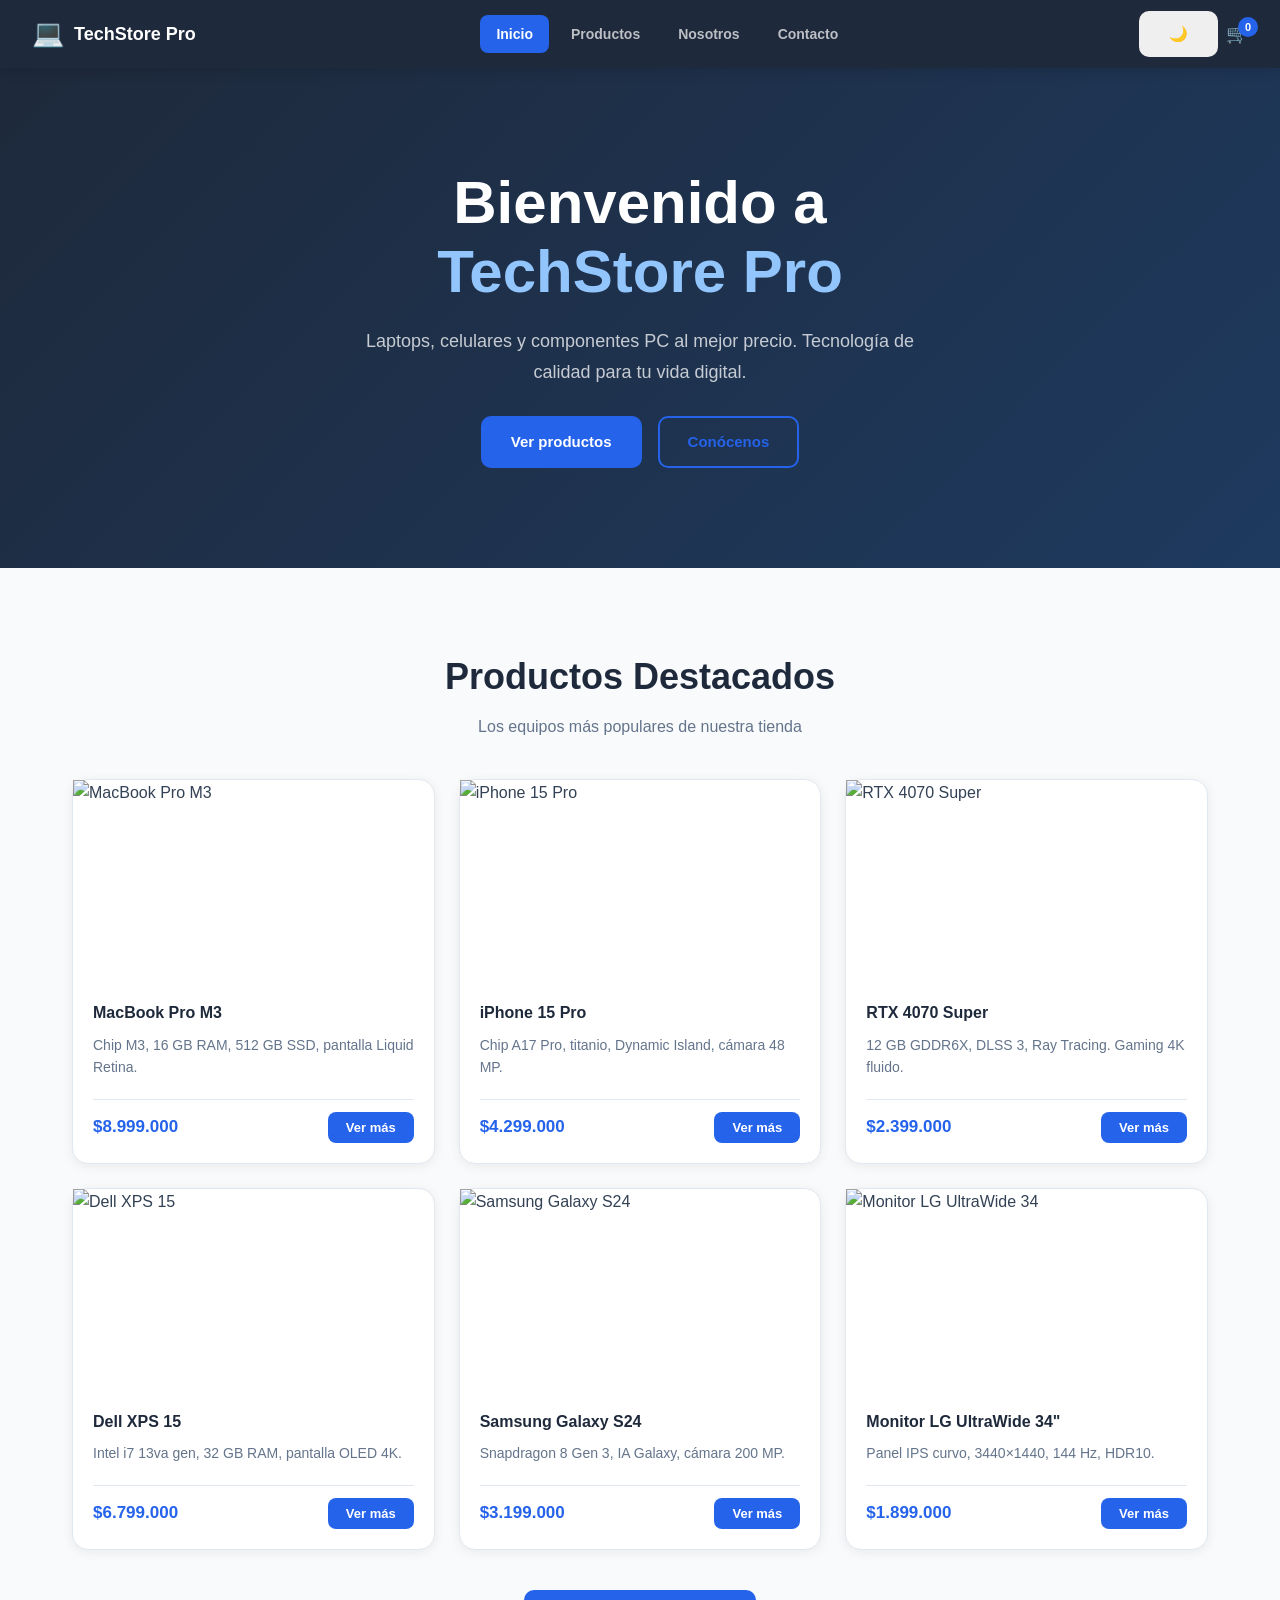
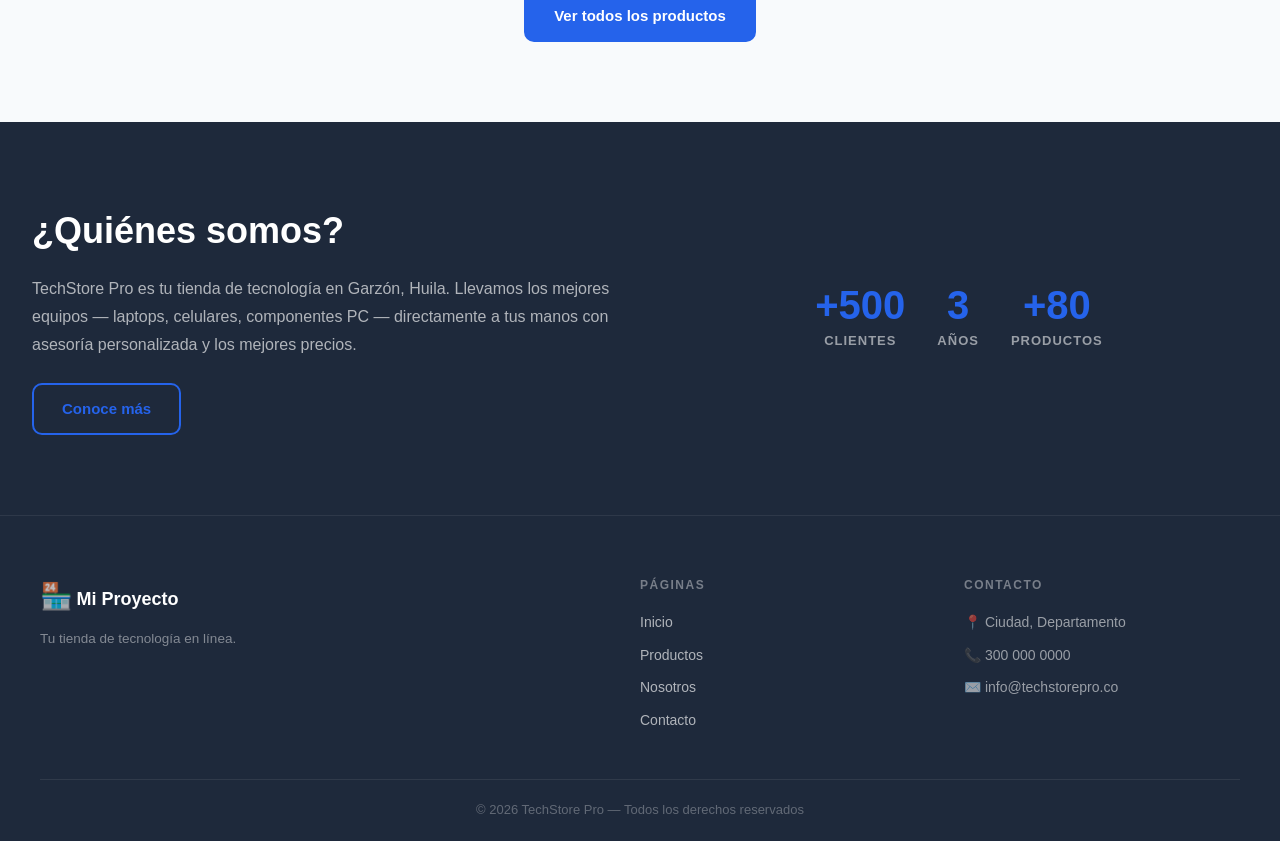
==== index.html @ 285c1729 "solucion del error" ====
<!DOCTYPE html>
<html lang="es">
<head>
  <meta charset="UTF-8">
  <meta name="viewport" content="width=device-width, initial-scale=1.0">
  <!--
    ✏️ PERSONALIZA: Cambia el título por el nombre de tu proyecto
    Ejemplo: "Tienda La Cosecha | Inicio" o "Studio Foto Lima | Inicio"
  -->
  <title>TechStore Pro | Inicio</title>
  <link rel="stylesheet" href="css/styles.css">
</head>
<body>
    <!-- BARRA SCROLL — S06: div vacío, el CSS lo posiciona y el JS le da el ancho -->
    <div class="barra-scroll" id="barra-scroll"></div>
  <!-- ============================================================
       HEADER — Copia este bloque IGUAL en todas las páginas
       Solo cambia el class="activo" al enlace de la página actual
       ============================================================ -->
  <header class="header">
    <div class="header-logo">
      <!--
        ✏️ Opción A: Logo con imagen
        <img src="img/logo.png" alt="Logo mi proyecto" class="logo-img">
        ✏️ Opción B: Solo texto (más fácil para empezar)
      -->
      <span class="logo-icono">💻</span>
      <span class="logo-texto">TechStore Pro</span>
    </div>

    <!-- Botón hamburguesa — JavaScript lo activará en la próxima sesión -->
    <button id="menu-toggle" class="menu-toggle" aria-label="Abrir menú" aria-expanded="false">
      <span></span>
      <span></span>
      <span></span>
    </button>

    <nav id="nav-menu" class="nav-menu">
      <!-- class="activo" va en el enlace de la página actual -->
      <a href="index.html" class="activo">Inicio</a>
      <!--
        ✏️ Ajusta los nombres según tu proyecto:
        - Tienda: "Productos", "Ofertas"
        - Servicios: "Servicios", "Portafolio"
        - Educación: "Cursos", "Instructores"
        - Restaurante: "Menú", "Reservas"
      -->
      <a href="productos.html">Productos</a>
      <a href="nosotros.html">Nosotros</a>
      <a href="contacto.html">Contacto</a>
    </nav>
    <div class="header-acciones">
      <button id="btn-tema" class="btn tema" aria-label="cambiar tema">🌙</button>
      <div class="carrito-badge-contenedor">
        <span>🛒</span>
        <span class="carrito-badge" id="carrito-badge">0</span>
      </div>
    </div>
  </header>

  <!-- ============================================================
       MAIN — Contenido único de esta página
       ============================================================ -->
  <main>

    
    <!-- --------------------------------------------------------
         HERO — Sección principal de bienvenida
         -------------------------------------------------------- -->
    <section class="hero" id="hero">
      <div class="hero-contenido">
        <!--
          ✏️ Personaliza: Título llamativo de tu negocio o proyecto
        -->
        <h1>Bienvenido a<br><span class="hero-destacado">TechStore Pro</span></h1>
        <p>Laptops, celulares y componentes PC al mejor precio. Tecnología de calidad para tu vida digital.</p>
        <div class="hero-acciones">
          <a href="productos.html" class="btn btn-primario">Ver productos</a>
          <a href="nosotros.html" class="btn btn-secundario">Conócenos</a>
        </div>
      </div>
      <!--
        ✏️ Opción: Agrega una imagen hero
        <img src="img/hero.jpg" alt="Hero" class="hero-imagen">
      -->
    </section>

    <!-- --------------------------------------------------------
         DESTACADOS — Grid de tarjetas (productos/servicios/cursos)
         El id="grid-tarjetas" lo usará JavaScript para cargar
         tarjetas dinámicamente desde un array de datos
         -------------------------------------------------------- -->
    <section class="seccion-tarjetas" id="destacados">
      <div class="seccion-header">
        <h2>Productos Destacados</h2>
        <p>Los equipos más populares de nuestra tienda</p>
      </div>

      <div class="grid-tarjetas" id="grid-tarjetas">

        <article class="tarjeta" data-id="1">
          <img src="https://images.unsplash.com/photo-1517336714731-489689fd1ca8?w=400&h=250&fit=crop&q=80"
               alt="MacBook Pro M3"
               class="tarjeta-img">
          <div class="tarjeta-info">
            <h3 class="tarjeta-nombre">MacBook Pro M3</h3>
            <p class="tarjeta-desc">Potencia profesional con chip M3. 16 GB RAM, 512 GB SSD. Ideal para desarrollo y diseño.</p>
            <div class="tarjeta-pie">
              <span class="tarjeta-precio">$8.999.000</span>
              <button class="btn-accion">Ver más</button>
            </div>
          </div>
        </article>

        <article class="tarjeta" data-id="2">
          <img src="https://images.unsplash.com/photo-1592750475338-74b7b21085ab?w=400&h=250&fit=crop&q=80"
               alt="iPhone 15 Pro"
               class="tarjeta-img">
          <div class="tarjeta-info">
            <h3 class="tarjeta-nombre">iPhone 15 Pro</h3>
            <p class="tarjeta-desc">Chip A17 Pro, cámara de 48 MP, Dynamic Island. El smartphone más avanzado de Apple.</p>
            <div class="tarjeta-pie">
              <span class="tarjeta-precio">$4.299.000</span>
              <button class="btn-accion">Ver más</button>
            </div>
          </div>
        </article>

        <article class="tarjeta" data-id="3">
          <img src="https://images.unsplash.com/photo-1591488320449-011701bb6704?w=400&h=250&fit=crop&q=80"
               alt="RTX 4070 Super"
               class="tarjeta-img">
          <div class="tarjeta-info">
            <h3 class="tarjeta-nombre">RTX 4070 Super</h3>
            <p class="tarjeta-desc">Tarjeta gráfica NVIDIA de última generación. 12 GB GDDR6X. Gaming 4K sin compromiso.</p>
            <div class="tarjeta-pie">
              <span class="tarjeta-precio">$2.399.000</span>
              <button class="btn-accion">Ver más</button>
            </div>
          </div>
        </article>

        <article class="tarjeta" data-id="4">
          <img src="https://images.unsplash.com/photo-1496181133206-80ce9b88a853?w=400&h=250&fit=crop&q=80"
               alt="Dell XPS 15"
               class="tarjeta-img">
          <div class="tarjeta-info">
            <h3 class="tarjeta-nombre">Dell XPS 15</h3>
            <p class="tarjeta-desc">Intel Core i7 13va gen, 32 GB RAM, pantalla OLED 4K. El laptop Windows más elegante.</p>
            <div class="tarjeta-pie">
              <span class="tarjeta-precio">$6.799.000</span>
              <button class="btn-accion">Ver más</button>
            </div>
          </div>
        </article>

        <article class="tarjeta" data-id="5">
          <img src="https://images.unsplash.com/photo-1511707171634-5f897ff02aa9?w=400&h=250&fit=crop&q=80"
               alt="Samsung Galaxy S24"
               class="tarjeta-img">
          <div class="tarjeta-info">
            <h3 class="tarjeta-nombre">Samsung Galaxy S24</h3>
            <p class="tarjeta-desc">Snapdragon 8 Gen 3, IA integrada, cámara de 200 MP. El Android más potente del año.</p>
            <div class="tarjeta-pie">
              <span class="tarjeta-precio">$3.199.000</span>
              <button class="btn-accion">Ver más</button>
            </div>
          </div>
        </article>

        <article class="tarjeta" data-id="6">
          <img src="https://images.unsplash.com/photo-1555618254-4d2b04e4b00d?w=400&h=250&fit=crop&q=80"
               alt="Monitor LG UltraWide 34"
               class="tarjeta-img">
          <div class="tarjeta-info">
            <h3 class="tarjeta-nombre">Monitor LG UltraWide 34"</h3>
            <p class="tarjeta-desc">Panel IPS curvo 34 pulgadas, resolución 3440×1440, 144 Hz. Productividad y gaming.</p>
            <div class="tarjeta-pie">
              <span class="tarjeta-precio">$1.899.000</span>
              <button class="btn-accion">Ver más</button>
            </div>
          </div>
        </article>

      </div><!-- /grid-tarjetas -->

      <div class="seccion-cta">
        <a href="productos.html" class="btn btn-primario">Ver todos los productos</a>
      </div>
    </section>

    <!-- --------------------------------------------------------
         SECCIÓN ABOUT (mini) — breve presentación
         -------------------------------------------------------- -->
    <section class="seccion-about" id="about">
      <div class="about-texto">
        <!--
          ✏️ Versión corta de "Nosotros" — 2-3 frases y un enlace
        -->
        <h2>¿Quiénes somos?</h2>
        <p>TechStore Pro es tu tienda de tecnología en Garzón, Huila. Llevamos los mejores equipos — laptops, celulares, componentes PC — directamente a tus manos con asesoría personalizada y los mejores precios.</p>
        <a href="nosotros.html" class="btn btn-secundario">Conoce más</a>
      </div>
      <div class="about-stats">
        <div class="stat">
          <span class="stat-numero">+500</span>
          <span class="stat-label">Clientes</span>
        </div>
        <div class="stat">
          <span class="stat-numero">3</span>
          <span class="stat-label">Años</span>
        </div>
        <div class="stat">
          <span class="stat-numero">+80</span>
          <span class="stat-label">Productos</span>
        </div>
      </div>
    </section>

  </main>

  <!-- ============================================================
       FOOTER — Copia este bloque IGUAL en todas las páginas
       ============================================================ -->
  <footer class="footer">
    <div class="footer-contenido">
      <div class="footer-marca">
        <span class="logo-icono">🏪</span>
        <span class="logo-texto">Mi Proyecto</span>
        <p>Tu tienda de tecnología en línea.</p>
      </div>
      <nav class="footer-nav">
        <h4>Páginas</h4>
        <a href="index.html">Inicio</a>
        <a href="productos.html">Productos</a>
        <a href="nosotros.html">Nosotros</a>
        <a href="contacto.html">Contacto</a>
      </nav>
      <div class="footer-contacto">
        <h4>Contacto</h4>
        <p>📍 Ciudad, Departamento</p>
        <p>📞 300 000 0000</p>
        <p>✉️ info@techstorepro.co</p>
      </div>
    </div>
    <div class="footer-copy">
      <p>&copy; 2026 TechStore Pro — Todos los derechos reservados</p>
    </div>
  </footer>
  <!-- MODAL PRODUCTO — S06 -->
<div class="modal-overlay" id="modal-producto">
  <div class="modal-caja">
    <button class="modal-cerrar" id="modal-cerrar">×</button>
    <div class="modal-icono" id="modal-icono">💻</div>
    <h2 class="modal-titulo" id="modal-titulo">Nombre del producto</h2>
    <p class="modal-desc" id="modal-desc">Descripción del producto</p>
    <p class="modal-precio" id="modal-precio">$0</p>
    <button class="modal-btn-carrito">🛒 Agregar al carrito</button>
  </div>
</div>

  <script src="js/main.js"></script>


</body>
</html>
---- css/styles.css ----
/* ============================================================
   VARIABLES CSS — ✏️ PERSONALIZA ESTOS COLORES
   Son los colores de tu proyecto. Cámbialos aquí y se
   actualizan en toda la página automáticamente.
   ============================================================ */
:root {
  /* ✏️ Color principal de tu marca (botones, enlaces activos, acentos) */
  --color-primario:    #2563eb;

  /* ✏️ Color secundario (hover, detalles) */
  --color-secundario:  #1d4ed8;

  /* ✏️ Color oscuro (header, footer, textos) */
  --color-oscuro:      #1e293b;

  /* ✏️ Color de fondo general de la página */
  --color-fondo:       #f8fafc;

  /* ✏️ Color de fondo de las tarjetas */
  --color-blanco:      #ffffff;

  /* ✏️ Color del texto principal */
  --color-texto:       #334155;

  /* ✏️ Color del texto secundario / descripciones */
  --color-texto-suave: #64748b;

  /* ✏️ Color del borde de tarjetas y separadores */
  --color-borde:       #e2e8f0;

  /* Radio de bordes (no es necesario cambiar) */
  --radio:             10px;
  --radio-grande:      16px;

  /* Sombra suave para tarjetas */
  --sombra:            0 2px 12px rgba(0,0,0,0.07);
  --sombra-hover:      0 8px 28px rgba(0,0,0,0.13);

  /* Altura del header (usada para el top del sticky) */
  --alto-header:       68px;
}

/* ============================================================
   RESET Y BASE
   ============================================================ */
*, *::before, *::after {
  margin: 0;
  padding: 0;
  box-sizing: border-box;
}

html { scroll-behavior: smooth; }

body {
  font-family: 'Inter', Arial, sans-serif;
  background-color: var(--color-fondo);
  color: var(--color-texto);
  line-height: 1.6;
  font-size: 16px;
}

img {
  max-width: 100%;
  display: block;
}

a {
  color: var(--color-primario);
  text-decoration: none;
  transition: color .2s;
}

a:hover { color: var(--color-secundario); }

/* ============================================================
   HEADER
   ============================================================ */
.header {
  background-color: var(--color-oscuro);
  height: var(--alto-header);
  padding: 0 32px;
  position: sticky;
  top: 0;
  z-index: 100;

  /* Flexbox: logo izquierda · hamburguesa + nav derecha */
  display: flex;
  align-items: center;
  justify-content: space-between;

  box-shadow: 0 2px 12px rgba(0,0,0,0.15);
}

/* Logo */
.header-logo {
  display: flex;
  align-items: center;
  gap: 10px;
  text-decoration: none;
}

.logo-icono { font-size: 26px; }

.logo-texto {
  font-size: 18px;
  font-weight: 800;
  color: white;
  /* ✏️ Puedes cambiar el color del texto del logo */
  white-space: nowrap;
}

/* Navegación */
.nav-menu {
  display: flex;
  gap: 6px;
  align-items: center;
}

.nav-menu a {
  color: rgba(255,255,255,0.7);
  font-size: 14px;
  font-weight: 600;
  padding: 8px 16px;
  border-radius: 8px;
  transition: all .2s;
}

.nav-menu a:hover {
  color: white;
  background: rgba(255,255,255,0.1);
}

/* Enlace activo — página actual */
.nav-menu a.activo {
  color: white;
  background: var(--color-primario);
}

/* Botón hamburguesa — visible solo en móvil */
.menu-toggle {
  display: none;       /* Se muestra en el media query de abajo */
  flex-direction: column;
  gap: 5px;
  background: none;
  border: none;
  cursor: pointer;
  padding: 8px;
  border-radius: 8px;
  transition: background .2s;
}

.menu-toggle:hover { background: rgba(255,255,255,0.1); }

.menu-toggle span {
  display: block;
  width: 24px;
  height: 2px;
  background: white;
  border-radius: 2px;
  transition: all .3s;
}

/* ============================================================
   BOTONES
   ============================================================ */
.btn {
  display: inline-block;
  padding: 12px 28px;
  border-radius: var(--radio);
  font-size: 15px;
  font-weight: 700;
  cursor: pointer;
  border: 2px solid transparent;
  transition: all .2s;
  text-align: center;
}

.btn-primario {
  background-color: var(--color-primario);
  color: white;
  border-color: var(--color-primario);
}

.btn-primario:hover {
  background-color: var(--color-secundario);
  border-color: var(--color-secundario);
  color: white;
  transform: translateY(-1px);
  box-shadow: var(--sombra-hover);
}

.btn-secundario {
  background-color: transparent;
  color: var(--color-primario);
  border-color: var(--color-primario);
}

.btn-secundario:hover {
  background-color: var(--color-primario);
  color: white;
}

/* ============================================================
   HERO
   ============================================================ */
.hero {
  /* ✏️ Cambia el gradiente por los colores de tu proyecto */
  background: linear-gradient(135deg, var(--color-oscuro) 0%, #1e3a5f 100%);
  color: white;
  padding: 100px 32px;
  min-height: 500px;

  display: flex;
  align-items: center;
  justify-content: center;
}

.hero-contenido {
  max-width: 700px;
  text-align: center;
  display: flex;
  flex-direction: column;
  align-items: center;
  gap: 20px;
}

.hero h1 {
  font-size: clamp(32px, 5vw, 60px);
  font-weight: 800;
  line-height: 1.15;
  color: white;
}

.hero-destacado {
  /* ✏️ Color del texto destacado en el hero */
  color: #93c5fd;
}

.hero p {
  font-size: 18px;
  color: rgba(255,255,255,0.75);
  max-width: 560px;
  line-height: 1.7;
}

.hero-acciones {
  display: flex;
  gap: 16px;
  flex-wrap: wrap;
  justify-content: center;
  margin-top: 8px;
}

/* ============================================================
   SECCIONES GENERALES
   ============================================================ */
.seccion-header {
  text-align: center;
  margin-bottom: 40px;
}

.seccion-header h2 {
  font-size: clamp(24px, 3vw, 36px);
  font-weight: 800;
  color: var(--color-oscuro);
  margin-bottom: 8px;
}

.seccion-header p {
  font-size: 16px;
  color: var(--color-texto-suave);
  max-width: 500px;
  margin: 0 auto;
}

.seccion-cta {
  text-align: center;
  margin-top: 40px;
}

/* ============================================================
   GRID DE TARJETAS
   ============================================================ */
.seccion-tarjetas {
  padding: 80px 32px;
  max-width: 1200px;
  margin: 0 auto;
}

.grid-tarjetas {
  display: grid;
  grid-template-columns: repeat(3, 1fr);
  gap: 24px;
}

.tarjeta {
  background: var(--color-blanco);
  border: 1px solid var(--color-borde);
  border-radius: var(--radio-grande);
  overflow: hidden;
  box-shadow: var(--sombra);
  transition: transform .25s, box-shadow .25s;
  display: flex;
  flex-direction: column;
}

.tarjeta:hover {
  transform: translateY(-5px);
  box-shadow: var(--sombra-hover);
}

.tarjeta-img {
  width: 100%;
  height: 200px;
  object-fit: cover;
}

.tarjeta-info {
  padding: 20px;
  flex: 1;
  display: flex;
  flex-direction: column;
  gap: 8px;
}

.tarjeta-nombre {
  font-size: 16px;
  font-weight: 700;
  color: var(--color-oscuro);
}

.tarjeta-desc {
  font-size: 14px;
  color: var(--color-texto-suave);
  line-height: 1.6;
  flex: 1;
}

.tarjeta-pie {
  display: flex;
  align-items: center;
  justify-content: space-between;
  margin-top: 12px;
  padding-top: 12px;
  border-top: 1px solid var(--color-borde);
}

.tarjeta-precio {
  font-size: 17px;
  font-weight: 800;
  color: var(--color-primario);
}

.btn-accion {
  background: var(--color-primario);
  color: white;
  border: none;
  padding: 8px 18px;
  border-radius: 8px;
  font-size: 13px;
  font-weight: 700;
  cursor: pointer;
  transition: background .2s, transform .2s;
}

.btn-accion:hover {
  background: var(--color-secundario);
  transform: translateY(-1px);
}

/* ============================================================
   SECCIÓN ABOUT (mini — index.html)
   ============================================================ */
.seccion-about {
  background: var(--color-oscuro);
  color: white;
  padding: 80px 32px;

  display: grid;
  grid-template-columns: 1fr 1fr;
  gap: 60px;
  align-items: center;
  max-width: 100%;
}

.about-texto h2 {
  font-size: clamp(24px, 3vw, 36px);
  font-weight: 800;
  margin-bottom: 16px;
  color: white;
}

.about-texto p {
  font-size: 16px;
  color: rgba(255,255,255,0.65);
  line-height: 1.75;
  margin-bottom: 24px;
}

.about-stats {
  display: flex;
  gap: 32px;
  justify-content: center;
  flex-wrap: wrap;
}

.stat {
  text-align: center;
  display: flex;
  flex-direction: column;
  gap: 6px;
}

.stat-numero {
  font-size: 40px;
  font-weight: 800;
  color: var(--color-primario);
  /* ✏️ Puedes cambiar el color de las estadísticas */
  line-height: 1;
}

.stat-label {
  font-size: 13px;
  color: rgba(255,255,255,0.55);
  text-transform: uppercase;
  letter-spacing: 1px;
  font-weight: 600;
}

/* ============================================================
   FOOTER
   ============================================================ */
.footer {
  background-color: var(--color-oscuro);
  color: rgba(255,255,255,0.7);
  padding: 60px 32px 0;
  border-top: 1px solid rgba(255,255,255,0.07);
}

.footer-contenido {
  max-width: 1200px;
  margin: 0 auto;
  display: grid;
  grid-template-columns: 2fr 1fr 1fr;
  gap: 48px;
  padding-bottom: 48px;
  border-bottom: 1px solid rgba(255,255,255,0.08);
}

.footer-marca .logo-texto { font-size: 18px; font-weight: 800; color: white; }
.footer-marca p { font-size: 13.5px; color: rgba(255,255,255,0.45); margin-top: 10px; line-height: 1.6; max-width: 240px; }

.footer-nav, .footer-contacto { display: flex; flex-direction: column; gap: 10px; }

.footer-nav h4, .footer-contacto h4 {
  font-size: 12px;
  font-weight: 700;
  text-transform: uppercase;
  letter-spacing: 1.5px;
  color: rgba(255,255,255,0.4);
  margin-bottom: 6px;
}

.footer-nav a {
  color: rgba(255,255,255,0.65);
  font-size: 14px;
  transition: color .2s;
}

.footer-nav a:hover { color: white; }

.footer-contacto p { font-size: 14px; color: rgba(255,255,255,0.55); }

.footer-copy {
  max-width: 1200px;
  margin: 0 auto;
  padding: 20px 0;
  text-align: center;
  font-size: 13px;
  color: rgba(255,255,255,0.3);
}

/* ============================================================
   ESTILOS PÁGINA PRODUCTOS (productos.html)
   ============================================================ */
.page-header {
  background: var(--color-oscuro);
  color: white;
  padding: 60px 32px;
  text-align: center;
}

.page-header h1 {
  font-size: clamp(28px, 4vw, 48px);
  font-weight: 800;
  margin-bottom: 12px;
}

.page-header p {
  font-size: 17px;
  color: rgba(255,255,255,0.6);
  max-width: 500px;
  margin: 0 auto;
}

.breadcrumb {
  font-size: 13px;
  color: rgba(255,255,255,0.4);
  margin-top: 16px;
}

.breadcrumb a { color: rgba(255,255,255,0.6); }
.breadcrumb a:hover { color: white; }

/* ============================================================
   ESTILOS PÁGINA NOSOTROS (nosotros.html)
   ============================================================ */
.seccion-mision {
  padding: 80px 32px;
  max-width: 1200px;
  margin: 0 auto;
  display: grid;
  grid-template-columns: 1fr 1fr;
  gap: 60px;
  align-items: center;
}

.mision-texto h2 {
  font-size: clamp(24px, 3vw, 36px);
  font-weight: 800;
  color: var(--color-oscuro);
  margin-bottom: 16px;
}

.mision-texto p {
  font-size: 15px;
  color: var(--color-texto-suave);
  line-height: 1.8;
  margin-bottom: 16px;
}

.mision-valores {
  display: flex;
  flex-direction: column;
  gap: 16px;
}

.valor {
  background: var(--color-blanco);
  border: 1px solid var(--color-borde);
  border-left: 4px solid var(--color-primario);
  border-radius: 0 var(--radio) var(--radio) 0;
  padding: 16px 20px;
}

.valor h3 { font-size: 15px; font-weight: 700; color: var(--color-oscuro); margin-bottom: 4px; }
.valor p  { font-size: 13.5px; color: var(--color-texto-suave); }

/* Grid del equipo */
.seccion-equipo {
  background: var(--color-fondo);
  padding: 80px 32px;
  text-align: center;
  border-top: 1px solid var(--color-borde);
}

.grid-equipo {
  display: grid;
  grid-template-columns: repeat(3, 1fr);
  gap: 28px;
  max-width: 900px;
  margin: 40px auto 0;
}

.miembro {
  background: var(--color-blanco);
  border: 1px solid var(--color-borde);
  border-radius: var(--radio-grande);
  padding: 28px 20px;
  box-shadow: var(--sombra);
  text-align: center;
  display: flex;
  flex-direction: column;
  align-items: center;
  gap: 10px;
}

.miembro-avatar {
  width: 80px;
  height: 80px;
  border-radius: 50%;
  object-fit: cover;
  border: 3px solid var(--color-primario);
}

.miembro-avatar-placeholder {
  width: 80px;
  height: 80px;
  border-radius: 50%;
  background: linear-gradient(135deg, var(--color-primario), var(--color-secundario));
  display: flex;
  align-items: center;
  justify-content: center;
  font-size: 28px;
  color: white;
}

.miembro h3 { font-size: 16px; font-weight: 700; color: var(--color-oscuro); }
.miembro .cargo { font-size: 13px; color: var(--color-primario); font-weight: 600; }
.miembro p { font-size: 13.5px; color: var(--color-texto-suave); line-height: 1.6; }

/* ============================================================
   ESTILOS PÁGINA CONTACTO (contacto.html)
   ============================================================ */
.seccion-contacto {
  padding: 80px 32px;
  max-width: 1200px;
  margin: 0 auto;
  display: grid;
  grid-template-columns: 2fr 1fr;
  gap: 48px;
  align-items: start;
}

.form-contacto {
  background: var(--color-blanco);
  border: 1px solid var(--color-borde);
  border-radius: var(--radio-grande);
  padding: 36px;
  box-shadow: var(--sombra);
  display: flex;
  flex-direction: column;
  gap: 20px;
}

.form-contacto h2 {
  font-size: 26px;
  font-weight: 800;
  color: var(--color-oscuro);
  margin-bottom: 4px;
}

.form-contacto > p {
  font-size: 14px;
  color: var(--color-texto-suave);
  margin-bottom: 8px;
}

/* Campos del formulario */
.campo {
  display: flex;
  flex-direction: column;
  gap: 6px;
}

.campo label {
  font-size: 14px;
  font-weight: 600;
  color: var(--color-oscuro);
}

.campo input,
.campo textarea,
.campo select {
  padding: 12px 16px;
  border: 1px solid var(--color-borde);
  border-radius: var(--radio);
  font-size: 15px;
  font-family: inherit;
  color: var(--color-texto);
  background: var(--color-fondo);
  transition: border-color .2s, box-shadow .2s;
  outline: none;
}

.campo input:focus,
.campo textarea:focus,
.campo select:focus {
  border-color: var(--color-primario);
  box-shadow: 0 0 0 3px rgba(37,99,235,0.12);
  background: white;
}

/* Estado de error — JavaScript agrega esta clase */
.campo.tiene-error input,
.campo.tiene-error textarea {
  border-color: #ef4444;
  box-shadow: 0 0 0 3px rgba(239,68,68,0.1);
}

/* Mensaje de error — JavaScript escribe el texto aquí */
.campo .error {
  font-size: 12px;
  color: #ef4444;
  font-weight: 600;
  min-height: 16px;
}

.campo textarea { resize: vertical; min-height: 120px; }

.btn-enviar {
  background: var(--color-primario);
  color: white;
  border: none;
  padding: 14px 32px;
  border-radius: var(--radio);
  font-size: 16px;
  font-weight: 700;
  cursor: pointer;
  transition: background .2s, transform .2s;
  align-self: flex-start;
}

.btn-enviar:hover {
  background: var(--color-secundario);
  transform: translateY(-1px);
}

/* Columna de datos de contacto */
.datos-contacto {
  display: flex;
  flex-direction: column;
  gap: 16px;
}

.dato-item {
  background: var(--color-blanco);
  border: 1px solid var(--color-borde);
  border-radius: var(--radio);
  padding: 20px;
  display: flex;
  align-items: flex-start;
  gap: 14px;
  box-shadow: var(--sombra);
}

.dato-icono {
  font-size: 22px;
  flex-shrink: 0;
  margin-top: 2px;
}

.dato-item h4 { font-size: 14px; font-weight: 700; color: var(--color-oscuro); margin-bottom: 4px; }
.dato-item p  { font-size: 13.5px; color: var(--color-texto-suave); line-height: 1.5; }

/* ============================================================
   RESPONSIVE — TABLET (768px)
   ============================================================ */
@media (max-width: 768px) {

  /* Header: mostrar botón hamburguesa, ocultar nav */
  .menu-toggle { display: flex; }

  .nav-menu {
    display: none;
    position: absolute;
    top: var(--alto-header);
    left: 0; right: 0;
    background: var(--color-oscuro);
    flex-direction: column;
    padding: 16px;
    gap: 4px;
    border-top: 1px solid rgba(255,255,255,0.08);
    box-shadow: 0 8px 24px rgba(0,0,0,0.2);
  }

  /* JavaScript agrega .open al nav-menu */
  .nav-menu.open { display: flex; }

  .nav-menu a { padding: 12px 16px; border-radius: 8px; }

  /* Grid tarjetas: 3 → 2 columnas */
  .grid-tarjetas { grid-template-columns: repeat(2, 1fr); }

  /* About: 2 → 1 columna */
  .seccion-about { grid-template-columns: 1fr; gap: 40px; padding: 60px 24px; }

  /* Footer: 3 → 1 columna */
  .footer-contenido { grid-template-columns: 1fr; gap: 32px; }

  /* Nosotros misión: 2 → 1 columna */
  .seccion-mision { grid-template-columns: 1fr; gap: 40px; padding: 60px 24px; }

  /* Equipo: 3 → 2 columnas */
  .grid-equipo { grid-template-columns: repeat(2, 1fr); }

  /* Contacto: 2 → 1 columna */
  .seccion-contacto { grid-template-columns: 1fr; padding: 60px 24px; }

  /* Padding general */
  .seccion-tarjetas { padding: 60px 24px; }
  .seccion-equipo   { padding: 60px 24px; }
  .hero             { padding: 80px 24px; }

}

/* ============================================================
   RESPONSIVE — MÓVIL (480px)
   ============================================================ */
@media (max-width: 480px) {

  .header { padding: 0 16px; }

  /* Grid tarjetas: 2 → 1 columna */
  .grid-tarjetas { grid-template-columns: 1fr; }

  /* Equipo: 2 → 1 columna */
  .grid-equipo { grid-template-columns: 1fr; max-width: 340px; }

  /* Estadísticas del about */
  .about-stats { gap: 24px; }
  .stat-numero { font-size: 32px; }

  /* Hero */
  .hero { padding: 60px 16px; min-height: auto; }
  .hero-acciones { flex-direction: column; width: 100%; }
  .hero-acciones .btn { width: 100%; text-align: center; }

  /* Formulario */
  .form-contacto { padding: 24px 16px; }
  .btn-enviar { width: 100%; }

  .page-header { padding: 40px 16px; }
  .seccion-tarjetas { padding: 40px 16px; }

}


/* ── MODAL PRODUCTO · S06 ─────────────────────────── */
.modal-overlay {
  position: fixed;
  inset: 0;
  background: rgba(0, 0, 0, 0.55);
  z-index: 500;
  display: none;
  align-items: center;
  justify-content: center;
  padding: 20px;
}

.modal-overlay.visible {
  display: flex;
}

.modal-caja {
  background: #fff;
  border-radius: 20px;
  padding: 40px;
  max-width: 400px;
  width: 100%;
  text-align: center;
  position: relative;
  box-shadow: 0 24px 64px rgba(0, 0, 0, 0.18);
}

.modal-cerrar {
  position: absolute;
  top: 14px;
  right: 14px;
  background: #f1f5f9;
  border: none;
  width: 32px;
  height: 32px;
  border-radius: 50%;
  font-size: 18px;
  font-weight: 700;
  cursor: pointer;
  color: #64748b;
  display: flex;
  align-items: center;
  justify-content: center;
}

.modal-icono {
  font-size: 48px;
  margin-bottom: 12px;
}

.modal-titulo {
  font-size: 22px;
  font-weight: 700;
  margin-bottom: 8px;
  color: #1a1a2e;
}

.modal-desc {
  font-size: 14px;
  color: #64748b;
  margin-bottom: 12px;
  line-height: 1.6;
}

.modal-precio {
  font-size: 28px;
  font-weight: 900;
  color: #39a900;
  margin-bottom: 20px;
}

.modal-btn-carrito {
  background: #39a900;
  color: #fff;
  border: none;
  padding: 14px 32px;
  border-radius: 10px;
  font-size: 15px;
  font-weight: 700;
  cursor: pointer;
  width: 100%;
}

.modal-btn-carrito:hover {
  background: #2d8400;
}

/* -- BARRA DE PROGRESO SCROLL . S06 --------------*/
.barra-scroll {
  position: fixed;
  top: 0;
  left: 0;
  height: 4px;
  width: 0%;
  background: linear-gradient(90deg, #39a900, #ff6b00);
  z-index: 1000;
  transition: width 0.1s;
}

/* ---- BADGE HOVER TARJETA . S06 ------------------*/
.tarjeta{
  overflow: visible; /* necesario para posicionar el badge */
}

.badge-disponible {
  position: absolute;
  top: -10px;
  right: -10px;
  background: #39a900;
  color: #fff;
  font-size: 11px;
  font-weight: 700;
  padding: 4px 10px;
  border-radius: 12px;
  display: none;
  z-index: 10;
}

.badge-disponible.visible{
  display: inline-block;
}

/* ===== S07: TEMA OSCURO ===== */

/* Mismo padding que los links del nav — así queda alineado */
.btn-tema {
  background: rgba(255, 255, 255, 0.1);
  border: 1px solid rgba(255, 255, 255, 0.2);
  border-radius: 8px;
  padding: 8px 12px;
  cursor: pointer;
  font-size: 15px;
  color: white;
  transition: background 0.2s, border-color 0.2s;
  line-height: 1;
}

.btn-tema:hover {
  background: rgba(255, 255, 255, 0.2);
  border-color: rgba(255, 255, 255, 0.4);
}

/* Variables del tema oscuro */
body.tema-oscuro {
  --color-fondo:       #0f172a;
  --color-blanco:      #1e293b;
  --color-texto:       #e2e8f0;
  --color-texto-suave: #94a3b8;
  --color-borde:       #334155;
}

body.tema-oscuro .seccion-header h2 { color: #f1f5f9; }

body.tema-oscuro .tarjeta {
  background: #1e293b;
  border-color: #334155;
}

body.tema-oscuro .tarjeta-nombre { color: #f1f5f9; }

body.tema-oscuro .modal-caja  { background: #1e293b; color: #f1f5f9; }
body.tema-oscuro .modal-titulo { color: #f1f5f9; }
body.tema-oscuro .modal-desc   { color: #94a3b8; }

.header-acciones {
  display: flex;
  align-items: center;
  gap: 8px;
}

/* ===== S07: BADGE CARRITO ===== */
.carrito-badge-contenedor {
  position: relative;
  display: flex;
  align-items: center;
  cursor: pointer;
}

.carrito-badge-contenedor > span:first-child {
  font-size: 18px;
  line-height: 1;
}

.carrito-badge {
  position: absolute;
  top: -8px;
  right: -10px;
  background: var(--color-primario);
  color: white;
  border-radius: 50%;
  width: 20px;
  height: 20px;
  font-size: 11px;
  font-weight: 700;
  display: flex;
  align-items: center;
  justify-content: center;
  line-height: 1;
}

.carrito-badge.oculto {
  display: none;
}

/* ===== S07: PÁGINA CARRITO ===== */
.seccion-carrito {
  max-width: 800px;
  margin: 60px auto;
  padding: 0 32px;
}

.carrito-item {
  display: flex;
  align-items: center;
  gap: 16px;
  background: var(--color-blanco);
  border: 1px solid var(--color-borde);
  border-radius: var(--radio);
  padding: 16px 20px;
  margin-bottom: 12px;
}

.carrito-item-icono { font-size: 32px; }
.carrito-item-info  { flex: 1; }
.carrito-item-nombre { font-weight: 700; color: var(--color-oscuro); }
.carrito-item-precio { color: var(--color-primario); font-weight: 700; }
.carrito-item-fecha  { font-size: 12px; color: var(--color-texto-suave); }

.carrito-acciones {
  display: flex;
  gap: 12px;
  margin-top: 24px;
  justify-content: center;
}

.carrito-vacio {
  text-align: center;
  padding: 40px;
  color: var(--color-texto-suave);
}

/* ===== S08: ERROR FETCH ===== */
.error-fetch {
  grid-column: 1 / -1;
  text-align: center;
  padding: 60px 32px;
  color: #ef4444;
  font-size: 18px;
  display: flex;
  flex-direction: column;
  align-items: center;
  gap: 16px;
}
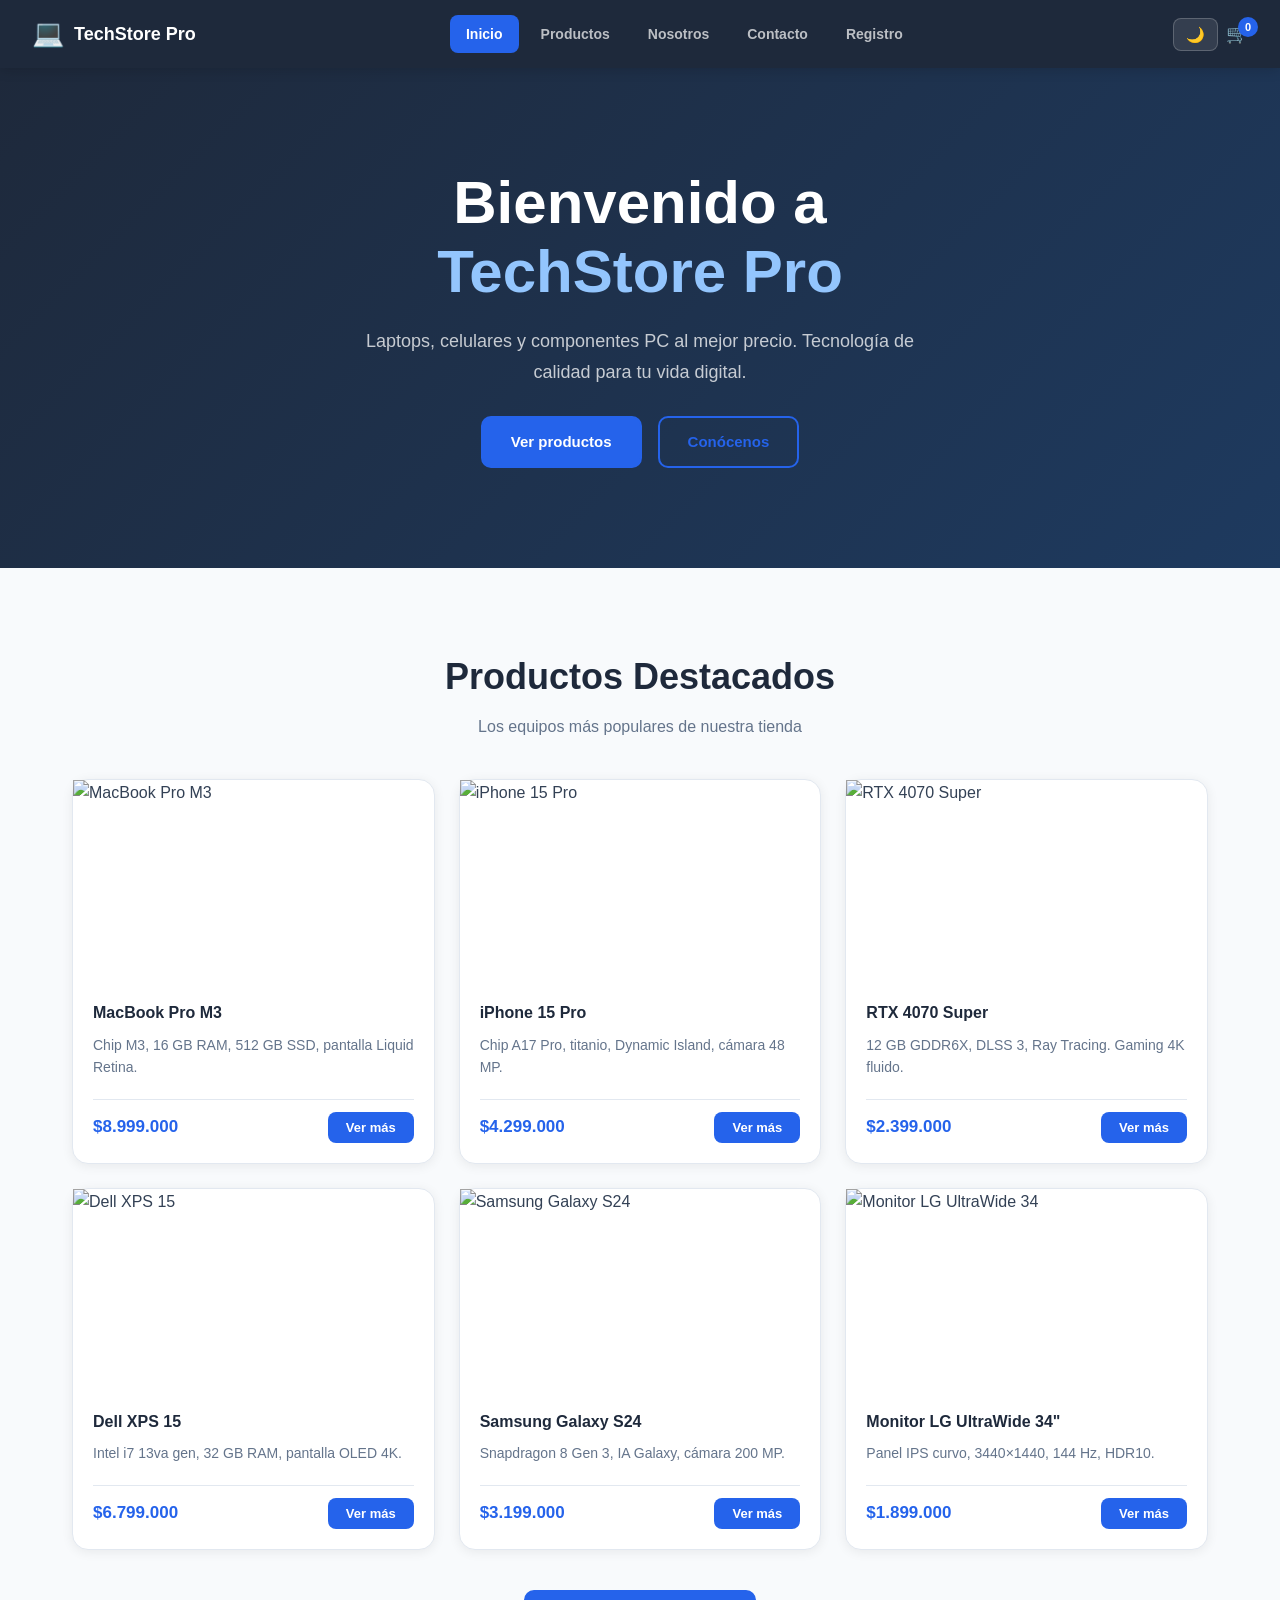
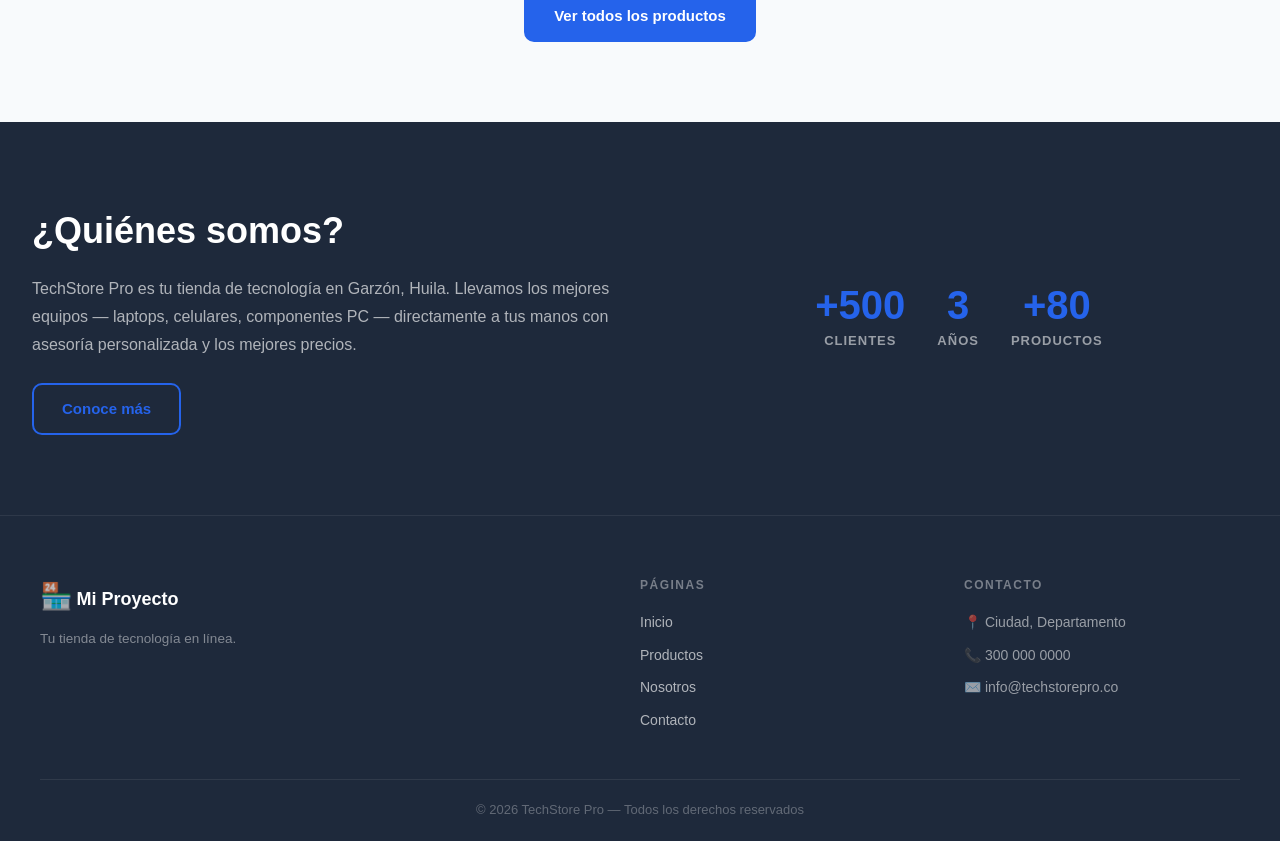
==== commit a72b0d7d: "feat: registro con API Colombia departamentos municipios - S09" ====
--- a/index.html
+++ b/index.html
@@ -48,13 +48,14 @@
       <a href="productos.html">Productos</a>
       <a href="nosotros.html">Nosotros</a>
       <a href="contacto.html">Contacto</a>
+      <a href="registro.html">Registro</a>
     </nav>
     <div class="header-acciones">
-      <button id="btn-tema" class="btn tema" aria-label="cambiar tema">🌙</button>
-      <div class="carrito-badge-contenedor">
+      <button id="btn-tema" class="btn-tema" aria-label="Cambiar tema">🌙</button>
+      <a href="carrito.html" class="carrito-badge-contenedor" aria-label="Ver carrito">
         <span>🛒</span>
         <span class="carrito-badge" id="carrito-badge">0</span>
-      </div>
+      </a>
     </div>
   </header>
 
